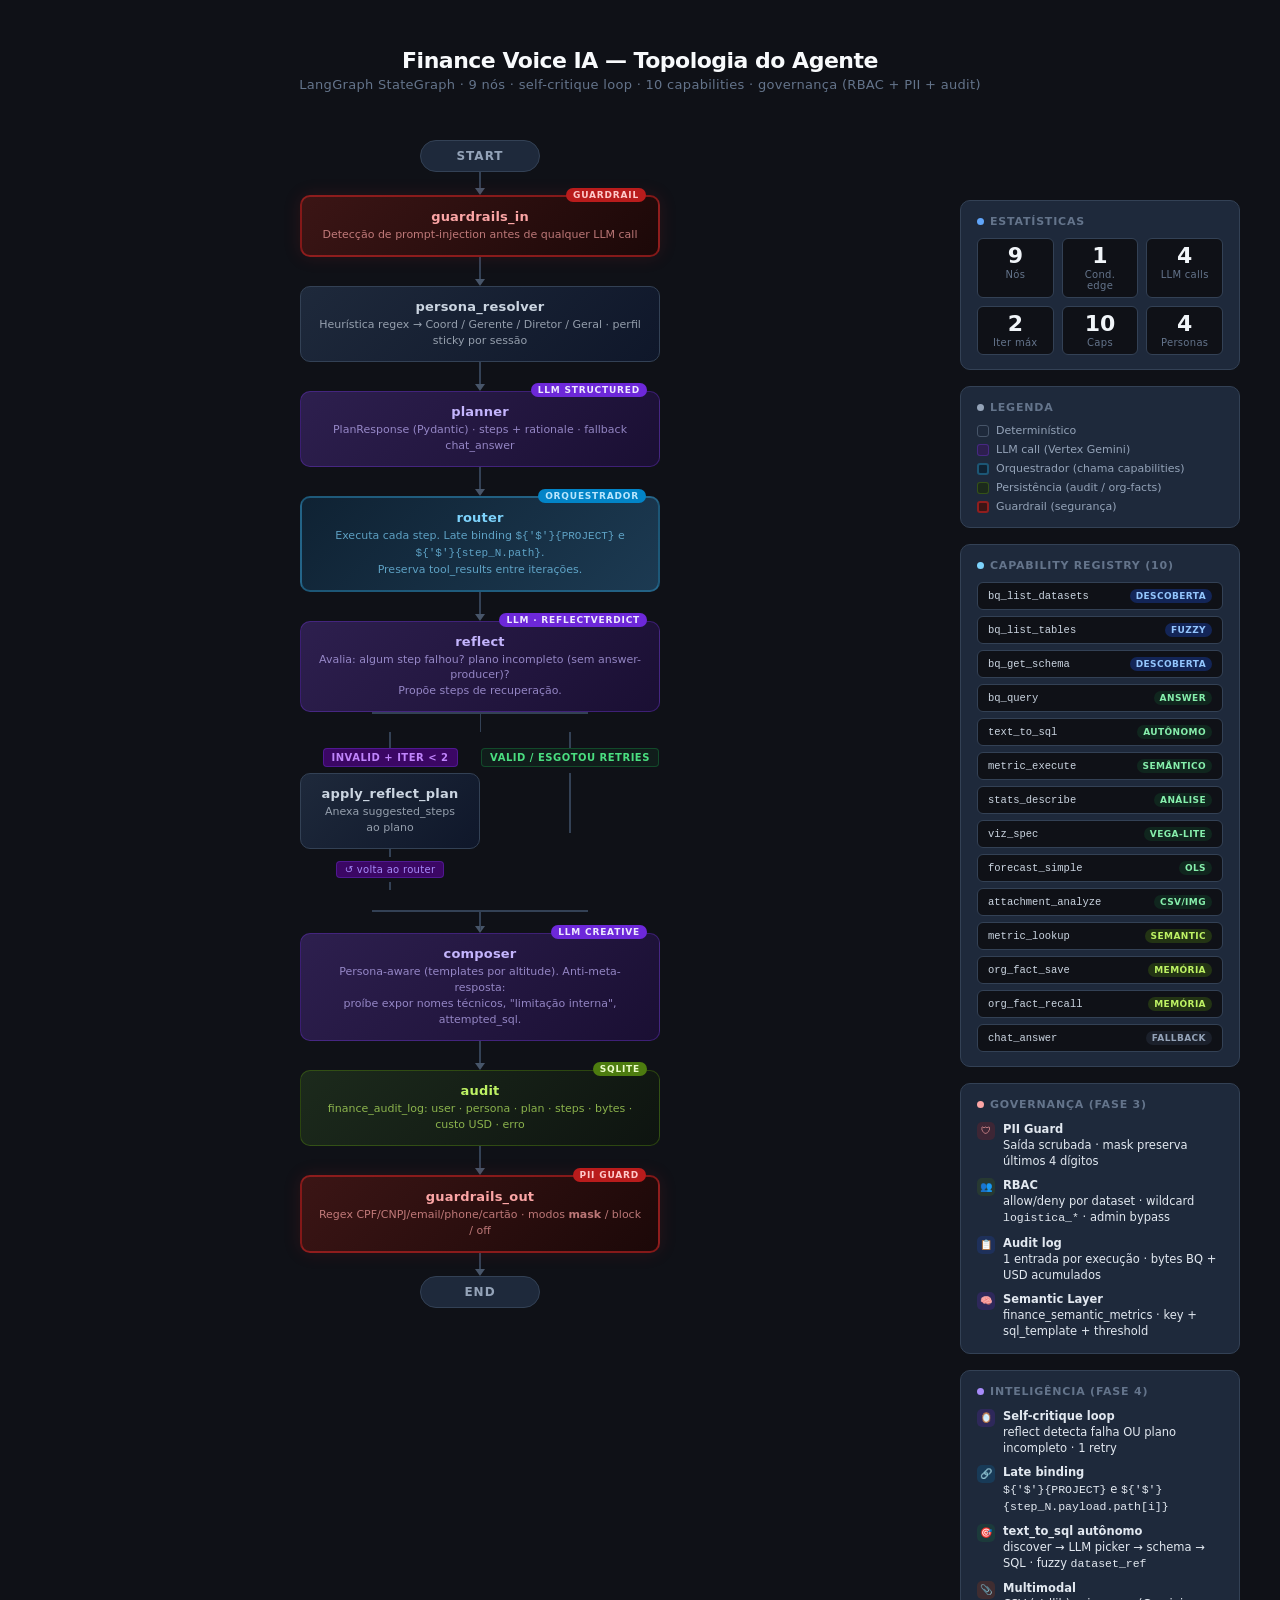
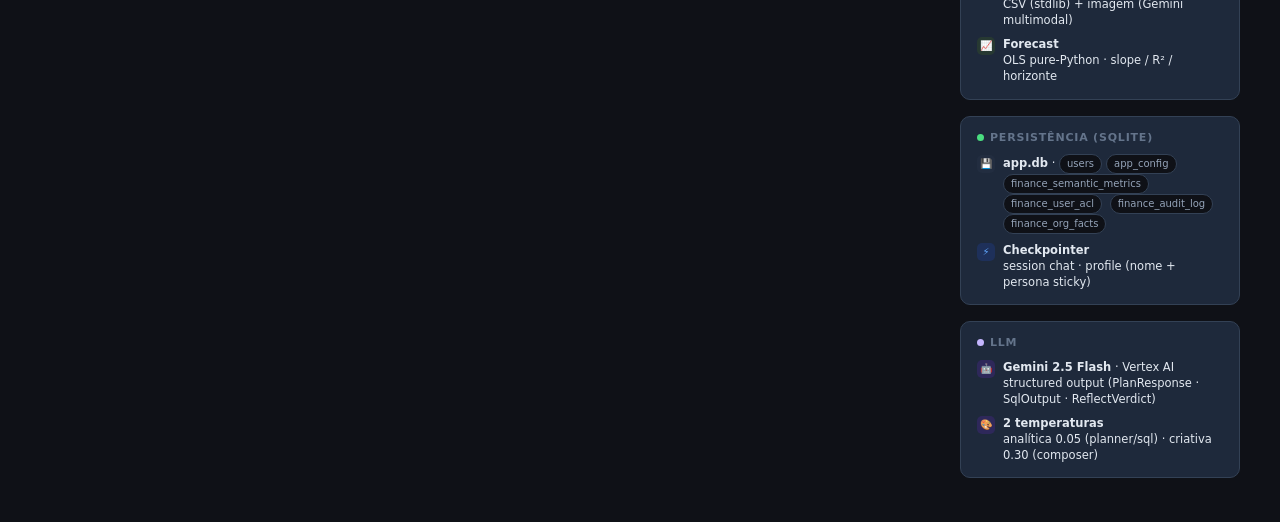
==== docs/finance-voice-ia-topology.html @ 243f120e "docs: add Finance Voice IA topology HTML page Companion to docs/query-analyzer-topology.html. Same d" ====
<!DOCTYPE html>
<html lang="pt-BR">
<head>
<meta charset="UTF-8">
<meta name="viewport" content="width=device-width, initial-scale=1.0">
<title>Finance Voice IA — Topologia do Agente</title>
<style>
  * { margin: 0; padding: 0; box-sizing: border-box; }

  body {
    background: #0f1117;
    font-family: 'Inter', 'Segoe UI', system-ui, sans-serif;
    color: #e2e8f0;
    min-height: 100vh;
    display: flex;
    flex-direction: column;
    align-items: center;
    padding: 48px 24px;
  }

  h1 {
    font-size: 22px;
    font-weight: 700;
    letter-spacing: -0.5px;
    color: #f8fafc;
    margin-bottom: 4px;
  }
  .subtitle {
    font-size: 13px;
    color: #64748b;
    margin-bottom: 48px;
    letter-spacing: 0.3px;
  }

  .canvas {
    display: flex;
    gap: 40px;
    align-items: flex-start;
    max-width: 1200px;
    width: 100%;
  }

  /* ── main flow ── */
  .flow {
    flex: 1;
    display: flex;
    flex-direction: column;
    align-items: center;
    gap: 0;
  }

  /* ── sidebar ── */
  .sidebar {
    width: 280px;
    display: flex;
    flex-direction: column;
    gap: 16px;
    padding-top: 60px;
  }

  /* ── node card ── */
  .node {
    position: relative;
    width: 100%;
    max-width: 360px;
    border-radius: 10px;
    border: 1px solid;
    padding: 12px 16px;
    text-align: center;
    cursor: default;
    transition: transform 0.15s, box-shadow 0.15s;
  }
  .node:hover {
    transform: translateY(-2px);
    box-shadow: 0 8px 24px rgba(0,0,0,0.5);
  }

  .node-title {
    font-size: 13px;
    font-weight: 700;
    letter-spacing: 0.2px;
    margin-bottom: 3px;
  }
  .node-sub {
    font-size: 11px;
    opacity: 0.7;
    line-height: 1.45;
  }
  .node-badge {
    position: absolute;
    top: -9px;
    right: 12px;
    font-size: 9px;
    font-weight: 700;
    letter-spacing: 0.8px;
    text-transform: uppercase;
    padding: 2px 7px;
    border-radius: 99px;
  }

  /* colors */
  .node-start, .node-end {
    background: #1e293b;
    border-color: #334155;
    color: #94a3b8;
    max-width: 120px;
    border-radius: 99px;
    padding: 8px 20px;
    font-size: 12px;
    font-weight: 700;
    letter-spacing: 1px;
    text-transform: uppercase;
  }
  .node-det {
    background: linear-gradient(135deg, #1e293b 0%, #0f172a 100%);
    border-color: #334155;
    color: #cbd5e1;
  }
  .node-bq {
    background: linear-gradient(135deg, #1c3a52 0%, #0f2233 100%);
    border-color: #2563eb55;
    color: #93c5fd;
  }
  .node-bq .node-badge { background: #1d4ed8; color: #bfdbfe; }

  .node-llm {
    background: linear-gradient(135deg, #2d1f4e 0%, #1a0f33 100%);
    border-color: #7c3aed55;
    color: #c4b5fd;
  }
  .node-llm .node-badge { background: #6d28d9; color: #ede9fe; }

  .node-hybrid {
    background: linear-gradient(135deg, #1f3a2d 0%, #0f2218 100%);
    border-color: #16a34a55;
    color: #86efac;
  }
  .node-hybrid .node-badge { background: #15803d; color: #bbf7d0; }

  .node-guard {
    background: linear-gradient(135deg, #3b1515 0%, #1c0808 100%);
    border-color: #dc262688;
    color: #fca5a5;
    border-width: 2px;
    box-shadow: 0 0 18px #dc262622;
  }
  .node-guard .node-badge { background: #b91c1c; color: #fecaca; }

  .node-orch {
    background: linear-gradient(135deg, #0f2233 0%, #1c3a52 100%);
    border-color: #38bdf855;
    color: #7dd3fc;
    border-width: 2px;
  }
  .node-orch .node-badge { background: #0284c7; color: #bae6fd; }

  .node-audit {
    background: linear-gradient(135deg, #1c2a1c 0%, #0e1410 100%);
    border-color: #65a30d55;
    color: #bef264;
  }
  .node-audit .node-badge { background: #4d7c0f; color: #ecfccb; }

  /* arrows */
  .arrow {
    display: flex;
    flex-direction: column;
    align-items: center;
    gap: 0;
    width: 100%;
    max-width: 360px;
  }
  .arrow-line {
    width: 2px;
    background: #334155;
    flex: 1;
    min-height: 22px;
  }
  .arrow-tip {
    width: 0;
    height: 0;
    border-left: 5px solid transparent;
    border-right: 5px solid transparent;
    border-top: 7px solid #475569;
  }

  /* branch block */
  .branch-block {
    width: 100%;
    max-width: 360px;
    display: flex;
    flex-direction: column;
    align-items: center;
  }

  .branch-row {
    display: flex;
    width: 100%;
    align-items: flex-start;
    justify-content: center;
    gap: 0;
  }

  .branch-col {
    display: flex;
    flex-direction: column;
    align-items: center;
    flex: 1;
  }

  .branch-label {
    font-size: 10px;
    font-weight: 600;
    letter-spacing: 0.5px;
    text-transform: uppercase;
    padding: 3px 8px;
    border-radius: 4px;
    margin-bottom: 6px;
    white-space: nowrap;
  }
  .branch-valid   { background: #14532d33; color: #4ade80; border: 1px solid #16a34a55; }
  .branch-invalid { background: #3b0764; color: #c084fc; border: 1px solid #7c3aed55; }
  .branch-block-bar { background: #3b151533; color: #fca5a5; border: 1px solid #dc262655; }

  .loop-badge {
    font-size: 10px;
    color: #a78bfa;
    background: #3b0764;
    border: 1px solid #7c3aed55;
    border-radius: 4px;
    padding: 2px 8px;
    margin: 4px 0;
    letter-spacing: 0.3px;
  }

  /* ── sidebar cards ── */
  .side-card {
    background: #1e293b;
    border: 1px solid #334155;
    border-radius: 10px;
    padding: 14px 16px;
  }
  .side-card-title {
    font-size: 11px;
    font-weight: 700;
    text-transform: uppercase;
    letter-spacing: 0.8px;
    color: #64748b;
    margin-bottom: 10px;
    display: flex;
    align-items: center;
    gap: 6px;
  }
  .side-card-title .dot {
    width: 7px; height: 7px; border-radius: 50%;
  }
  .side-item {
    display: flex;
    align-items: flex-start;
    gap: 8px;
    margin-bottom: 8px;
    font-size: 11.5px;
    line-height: 1.4;
  }
  .side-item:last-child { margin-bottom: 0; }
  .side-icon {
    width: 18px; height: 18px;
    border-radius: 5px;
    display: flex; align-items: center; justify-content: center;
    font-size: 10px;
    flex-shrink: 0;
    margin-top: 1px;
  }
  .si-blue   { background: #1d4ed833; color: #60a5fa; }
  .si-pur    { background: #6d28d933; color: #a78bfa; }
  .si-green  { background: #15803d33; color: #4ade80; }
  .si-org    { background: #c2410c33; color: #fb923c; }
  .si-red    { background: #b91c1c33; color: #fca5a5; }
  .si-lime   { background: #4d7c0f33; color: #bef264; }
  .si-slate  { background: #33415533; color: #94a3b8; }
  .si-sky    { background: #0284c733; color: #7dd3fc; }

  .stat-row {
    display: flex;
    gap: 8px;
    flex-wrap: wrap;
  }
  .stat-chip {
    background: #0f1117;
    border: 1px solid #334155;
    border-radius: 6px;
    padding: 6px 10px;
    text-align: center;
    flex: 1;
    min-width: 60px;
  }
  .stat-num {
    font-size: 22px;
    font-weight: 800;
    color: #f1f5f9;
    line-height: 1;
  }
  .stat-lbl {
    font-size: 10px;
    color: #64748b;
    margin-top: 2px;
    letter-spacing: 0.3px;
  }

  .legend-row {
    display: flex;
    align-items: center;
    gap: 7px;
    font-size: 11px;
    color: #94a3b8;
    margin-bottom: 6px;
  }
  .legend-row:last-child { margin-bottom: 0; }
  .legend-box {
    width: 12px; height: 12px; border-radius: 3px; flex-shrink: 0;
  }

  .cap-grid {
    display: grid;
    grid-template-columns: 1fr;
    gap: 6px;
  }
  .cap-row {
    display: flex; align-items: center; gap: 8px;
    font-size: 11.5px;
    background: #0f1117;
    border: 1px solid #334155;
    border-radius: 6px;
    padding: 6px 10px;
  }
  .cap-row code {
    font-family: 'JetBrains Mono', 'Menlo', monospace;
    font-size: 10.5px;
    color: #cbd5e1;
  }
  .cap-tag {
    margin-left: auto;
    font-size: 9px;
    padding: 2px 6px;
    border-radius: 99px;
    letter-spacing: 0.4px;
    text-transform: uppercase;
    font-weight: 700;
  }
  .cap-tag.answer { background: #14532d55; color: #86efac; }
  .cap-tag.disc   { background: #1d4ed855; color: #93c5fd; }
  .cap-tag.gov    { background: #4d7c0f55; color: #bef264; }
  .cap-tag.chat   { background: #33415555; color: #94a3b8; }

  .pill {
    display: inline-block;
    font-size: 10px;
    padding: 2px 7px;
    border-radius: 99px;
    background: #0f1117;
    border: 1px solid #334155;
    color: #94a3b8;
    margin-right: 4px;
  }
</style>
</head>
<body>

<h1>Finance Voice IA — Topologia do Agente</h1>
<p class="subtitle">LangGraph StateGraph · 9 nós · self-critique loop · 10 capabilities · governança (RBAC + PII + audit)</p>

<div class="canvas">

  <!-- MAIN FLOW -->
  <div class="flow">

    <!-- START -->
    <div class="node node-start">START</div>
    <div class="arrow"><div class="arrow-line" style="min-height:16px"></div><div class="arrow-tip"></div></div>

    <!-- guardrails_in -->
    <div class="node node-guard">
      <span class="node-badge">Guardrail</span>
      <div class="node-title">guardrails_in</div>
      <div class="node-sub">Detecção de prompt-injection antes de qualquer LLM call</div>
    </div>
    <div class="arrow"><div class="arrow-line"></div><div class="arrow-tip"></div></div>

    <!-- persona_resolver -->
    <div class="node node-det">
      <div class="node-title">persona_resolver</div>
      <div class="node-sub">Heurística regex → Coord / Gerente / Diretor / Geral · perfil sticky por sessão</div>
    </div>
    <div class="arrow"><div class="arrow-line"></div><div class="arrow-tip"></div></div>

    <!-- planner -->
    <div class="node node-llm">
      <span class="node-badge">LLM Structured</span>
      <div class="node-title">planner</div>
      <div class="node-sub">PlanResponse (Pydantic) · steps + rationale · fallback chat_answer</div>
    </div>
    <div class="arrow"><div class="arrow-line"></div><div class="arrow-tip"></div></div>

    <!-- router -->
    <div class="node node-orch">
      <span class="node-badge">Orquestrador</span>
      <div class="node-title">router</div>
      <div class="node-sub">
        Executa cada step. Late binding <code>${'$'}{PROJECT}</code> e <code>${'$'}{step_N.path}</code>.<br>
        Preserva tool_results entre iterações.
      </div>
    </div>
    <div class="arrow"><div class="arrow-line"></div><div class="arrow-tip"></div></div>

    <!-- reflect -->
    <div class="node node-llm">
      <span class="node-badge">LLM · ReflectVerdict</span>
      <div class="node-title">reflect</div>
      <div class="node-sub">
        Avalia: algum step falhou? plano incompleto (sem answer-producer)?<br>
        Propõe steps de recuperação.
      </div>
    </div>

    <!-- branch after reflect -->
    <div class="branch-block">
      <div style="display:flex; width:100%; position:relative; height:20px;">
        <div style="position:absolute; top:0; left:50%; width:1px; background:#334155; height:100%;"></div>
        <div style="position:absolute; top:0; left:20%; right:20%; height:2px; background:#334155;"></div>
      </div>

      <div class="branch-row">
        <!-- invalid branch -->
        <div class="branch-col">
          <div style="width:2px; background:#334155; height:16px;"></div>
          <div class="branch-label branch-invalid">invalid + iter &lt; 2</div>

          <div class="node node-det" style="max-width:220px; width:100%;">
            <div class="node-title">apply_reflect_plan</div>
            <div class="node-sub">Anexa suggested_steps ao plano</div>
          </div>

          <div style="width:2px; background:#334155; height:8px;"></div>
          <div class="loop-badge">↺ volta ao router</div>
          <div style="width:2px; background:#334155; height:8px;"></div>
        </div>

        <!-- valid branch -->
        <div class="branch-col">
          <div style="width:2px; background:#334155; height:16px;"></div>
          <div class="branch-label branch-valid">valid / esgotou retries</div>
          <div style="width:2px; background:#334155; flex:1; min-height:60px;"></div>
        </div>
      </div>

      <div style="display:flex; width:100%; position:relative; height:20px;">
        <div style="position:absolute; top:20px; left:50%; width:1px; background:#334155; height:100%;"></div>
        <div style="position:absolute; top:20px; left:20%; right:20%; height:2px; background:#334155;"></div>
      </div>
      <div style="width:2px; background:#334155; height:16px;"></div>
    </div>
    <div class="arrow"><div class="arrow-tip"></div></div>

    <!-- composer -->
    <div class="node node-llm">
      <span class="node-badge">LLM Creative</span>
      <div class="node-title">composer</div>
      <div class="node-sub">
        Persona-aware (templates por altitude). Anti-meta-resposta:<br>
        proíbe expor nomes técnicos, "limitação interna", attempted_sql.
      </div>
    </div>
    <div class="arrow"><div class="arrow-line"></div><div class="arrow-tip"></div></div>

    <!-- audit -->
    <div class="node node-audit">
      <span class="node-badge">SQLite</span>
      <div class="node-title">audit</div>
      <div class="node-sub">finance_audit_log: user · persona · plan · steps · bytes · custo USD · erro</div>
    </div>
    <div class="arrow"><div class="arrow-line"></div><div class="arrow-tip"></div></div>

    <!-- guardrails_out -->
    <div class="node node-guard">
      <span class="node-badge">PII Guard</span>
      <div class="node-title">guardrails_out</div>
      <div class="node-sub">Regex CPF/CNPJ/email/phone/cartão · modos <strong>mask</strong> / block / off</div>
    </div>
    <div class="arrow"><div class="arrow-line" style="min-height:16px"></div><div class="arrow-tip"></div></div>

    <!-- END -->
    <div class="node node-end">END</div>

  </div>

  <!-- SIDEBAR -->
  <div class="sidebar">

    <!-- Stats -->
    <div class="side-card">
      <div class="side-card-title"><div class="dot" style="background:#60a5fa"></div>Estatísticas</div>
      <div class="stat-row">
        <div class="stat-chip"><div class="stat-num">9</div><div class="stat-lbl">Nós</div></div>
        <div class="stat-chip"><div class="stat-num">1</div><div class="stat-lbl">Cond. edge</div></div>
        <div class="stat-chip"><div class="stat-num">4</div><div class="stat-lbl">LLM calls</div></div>
        <div class="stat-chip"><div class="stat-num">2</div><div class="stat-lbl">Iter máx</div></div>
        <div class="stat-chip"><div class="stat-num">10</div><div class="stat-lbl">Caps</div></div>
        <div class="stat-chip"><div class="stat-num">4</div><div class="stat-lbl">Personas</div></div>
      </div>
    </div>

    <!-- Legend -->
    <div class="side-card">
      <div class="side-card-title"><div class="dot" style="background:#94a3b8"></div>Legenda</div>
      <div class="legend-row"><div class="legend-box" style="background:#1e293b; border:1px solid #475569;"></div>Determinístico</div>
      <div class="legend-row"><div class="legend-box" style="background:#2d1f4e; border:1px solid #7c3aed55;"></div>LLM call (Vertex Gemini)</div>
      <div class="legend-row"><div class="legend-box" style="background:#0f2233; border:2px solid #38bdf855;"></div>Orquestrador (chama capabilities)</div>
      <div class="legend-row"><div class="legend-box" style="background:#1c2a1c; border:1px solid #65a30d55;"></div>Persistência (audit / org-facts)</div>
      <div class="legend-row"><div class="legend-box" style="background:#3b1515; border:2px solid #dc262688;"></div>Guardrail (segurança)</div>
    </div>

    <!-- Capabilities -->
    <div class="side-card">
      <div class="side-card-title"><div class="dot" style="background:#7dd3fc"></div>Capability Registry (10)</div>
      <div class="cap-grid">
        <div class="cap-row"><code>bq_list_datasets</code><span class="cap-tag disc">descoberta</span></div>
        <div class="cap-row"><code>bq_list_tables</code><span class="cap-tag disc">fuzzy</span></div>
        <div class="cap-row"><code>bq_get_schema</code><span class="cap-tag disc">descoberta</span></div>
        <div class="cap-row"><code>bq_query</code><span class="cap-tag answer">answer</span></div>
        <div class="cap-row"><code>text_to_sql</code><span class="cap-tag answer">autônomo</span></div>
        <div class="cap-row"><code>metric_execute</code><span class="cap-tag answer">semântico</span></div>
        <div class="cap-row"><code>stats_describe</code><span class="cap-tag answer">análise</span></div>
        <div class="cap-row"><code>viz_spec</code><span class="cap-tag answer">Vega-Lite</span></div>
        <div class="cap-row"><code>forecast_simple</code><span class="cap-tag answer">OLS</span></div>
        <div class="cap-row"><code>attachment_analyze</code><span class="cap-tag answer">CSV/img</span></div>
        <div class="cap-row"><code>metric_lookup</code><span class="cap-tag gov">semantic</span></div>
        <div class="cap-row"><code>org_fact_save</code><span class="cap-tag gov">memória</span></div>
        <div class="cap-row"><code>org_fact_recall</code><span class="cap-tag gov">memória</span></div>
        <div class="cap-row"><code>chat_answer</code><span class="cap-tag chat">fallback</span></div>
      </div>
    </div>

    <!-- Governança -->
    <div class="side-card">
      <div class="side-card-title"><div class="dot" style="background:#fca5a5"></div>Governança (Fase 3)</div>
      <div class="side-item">
        <div class="side-icon si-red">🛡</div>
        <div><strong style="color:#e2e8f0">PII Guard</strong><br>Saída scrubada · mask preserva últimos 4 dígitos</div>
      </div>
      <div class="side-item">
        <div class="side-icon si-lime">👥</div>
        <div><strong style="color:#e2e8f0">RBAC</strong><br>allow/deny por dataset · wildcard <code>logistica_*</code> · admin bypass</div>
      </div>
      <div class="side-item">
        <div class="side-icon si-blue">📋</div>
        <div><strong style="color:#e2e8f0">Audit log</strong><br>1 entrada por execução · bytes BQ + USD acumulados</div>
      </div>
      <div class="side-item">
        <div class="side-icon si-pur">🧠</div>
        <div><strong style="color:#e2e8f0">Semantic Layer</strong><br>finance_semantic_metrics · key + sql_template + threshold</div>
      </div>
    </div>

    <!-- Inteligência avançada -->
    <div class="side-card">
      <div class="side-card-title"><div class="dot" style="background:#a78bfa"></div>Inteligência (Fase 4)</div>
      <div class="side-item">
        <div class="side-icon si-pur">🪞</div>
        <div><strong style="color:#e2e8f0">Self-critique loop</strong><br>reflect detecta falha OU plano incompleto · 1 retry</div>
      </div>
      <div class="side-item">
        <div class="side-icon si-sky">🔗</div>
        <div><strong style="color:#e2e8f0">Late binding</strong><br><code>${'$'}{PROJECT}</code> e <code>${'$'}{step_N.payload.path[i]}</code></div>
      </div>
      <div class="side-item">
        <div class="side-icon si-green">🎯</div>
        <div><strong style="color:#e2e8f0">text_to_sql autônomo</strong><br>discover → LLM picker → schema → SQL · fuzzy <code>dataset_ref</code></div>
      </div>
      <div class="side-item">
        <div class="side-icon si-org">📎</div>
        <div><strong style="color:#e2e8f0">Multimodal</strong><br>CSV (stdlib) + imagem (Gemini multimodal)</div>
      </div>
      <div class="side-item">
        <div class="side-icon si-lime">📈</div>
        <div><strong style="color:#e2e8f0">Forecast</strong><br>OLS pure-Python · slope / R² / horizonte</div>
      </div>
    </div>

    <!-- Persistência -->
    <div class="side-card">
      <div class="side-card-title"><div class="dot" style="background:#4ade80"></div>Persistência (SQLite)</div>
      <div class="side-item">
        <div class="side-icon si-slate">💾</div>
        <div><strong style="color:#e2e8f0">app.db</strong> ·
          <span class="pill">users</span><span class="pill">app_config</span>
          <span class="pill">finance_semantic_metrics</span><span class="pill">finance_user_acl</span>
          <span class="pill">finance_audit_log</span><span class="pill">finance_org_facts</span>
        </div>
      </div>
      <div class="side-item">
        <div class="side-icon si-blue">⚡</div>
        <div><strong style="color:#e2e8f0">Checkpointer</strong><br>session chat · profile (nome + persona sticky)</div>
      </div>
    </div>

    <!-- Modelos -->
    <div class="side-card">
      <div class="side-card-title"><div class="dot" style="background:#c4b5fd"></div>LLM</div>
      <div class="side-item">
        <div class="side-icon si-pur">🤖</div>
        <div><strong style="color:#e2e8f0">Gemini 2.5 Flash</strong> · Vertex AI<br>structured output (PlanResponse · SqlOutput · ReflectVerdict)</div>
      </div>
      <div class="side-item">
        <div class="side-icon si-pur">🎨</div>
        <div><strong style="color:#e2e8f0">2 temperaturas</strong><br>analítica 0.05 (planner/sql) · criativa 0.30 (composer)</div>
      </div>
    </div>

  </div>
</div>

</body>
</html>
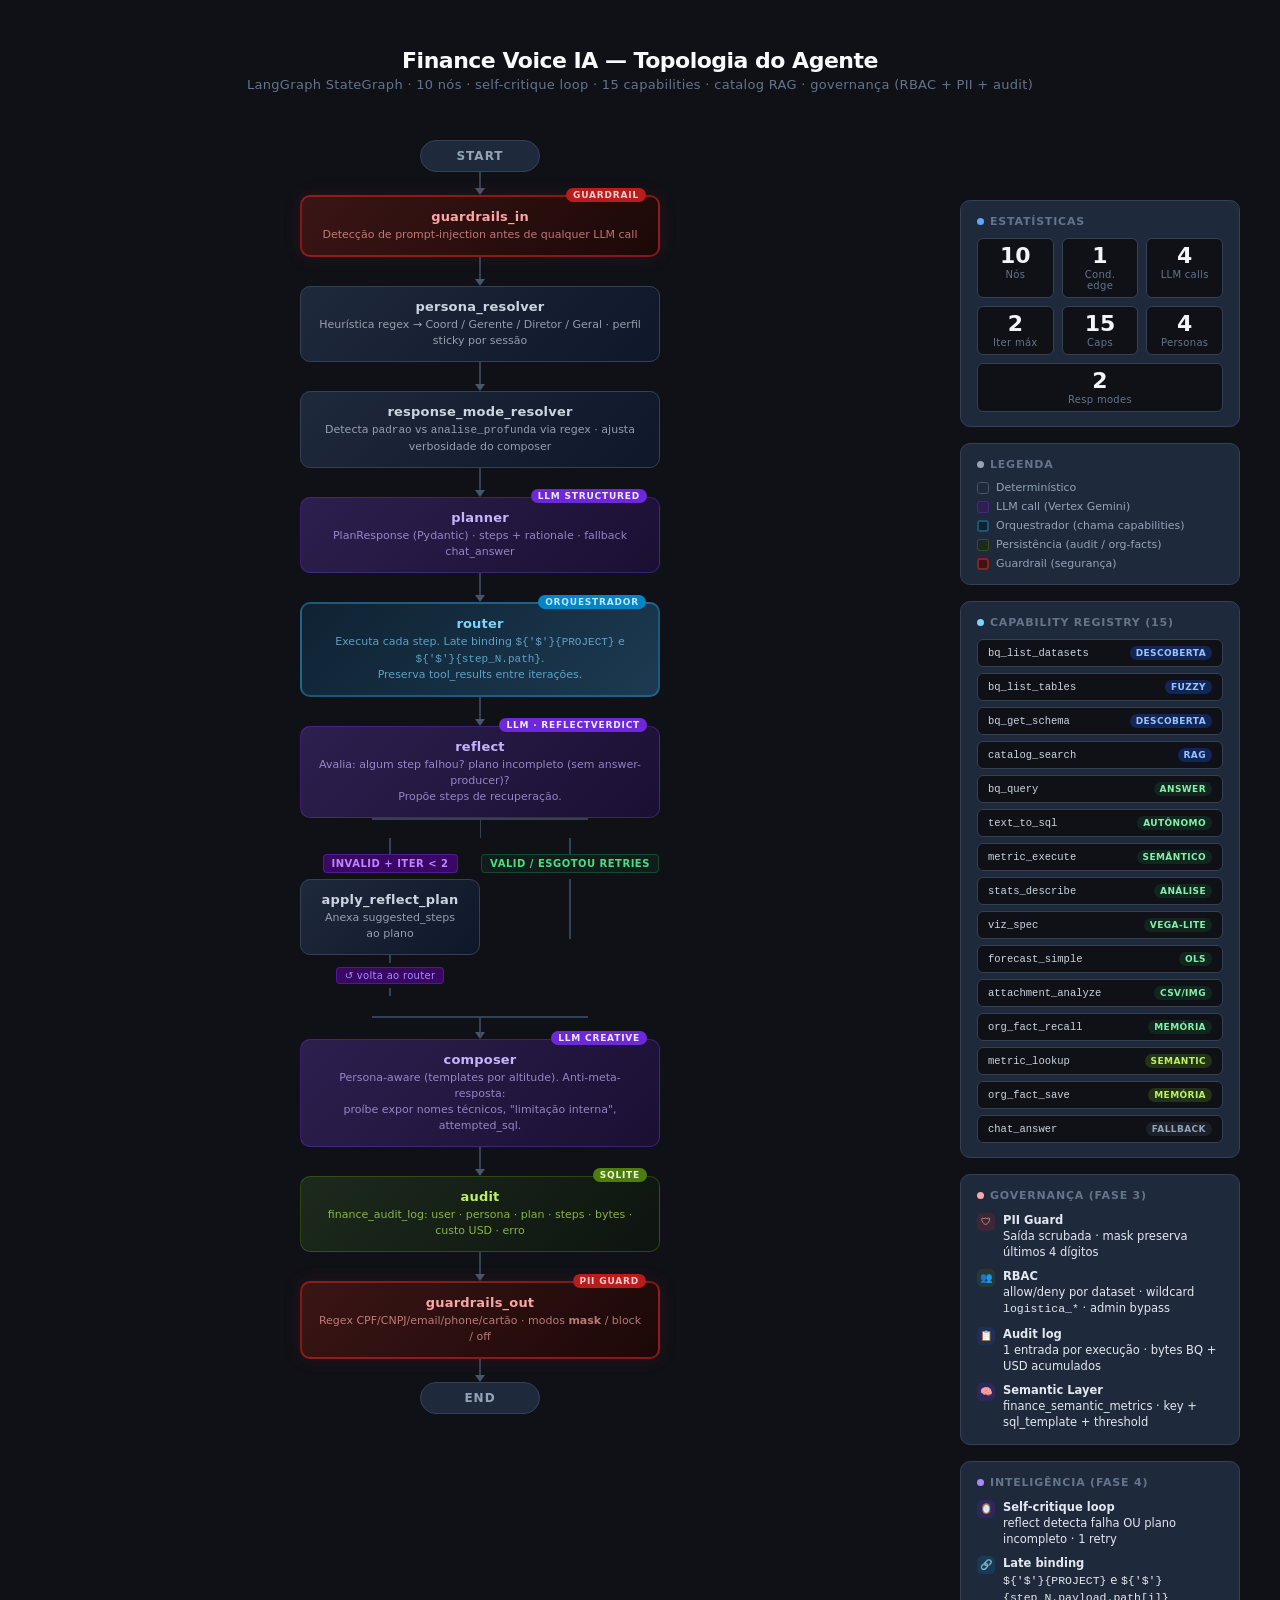
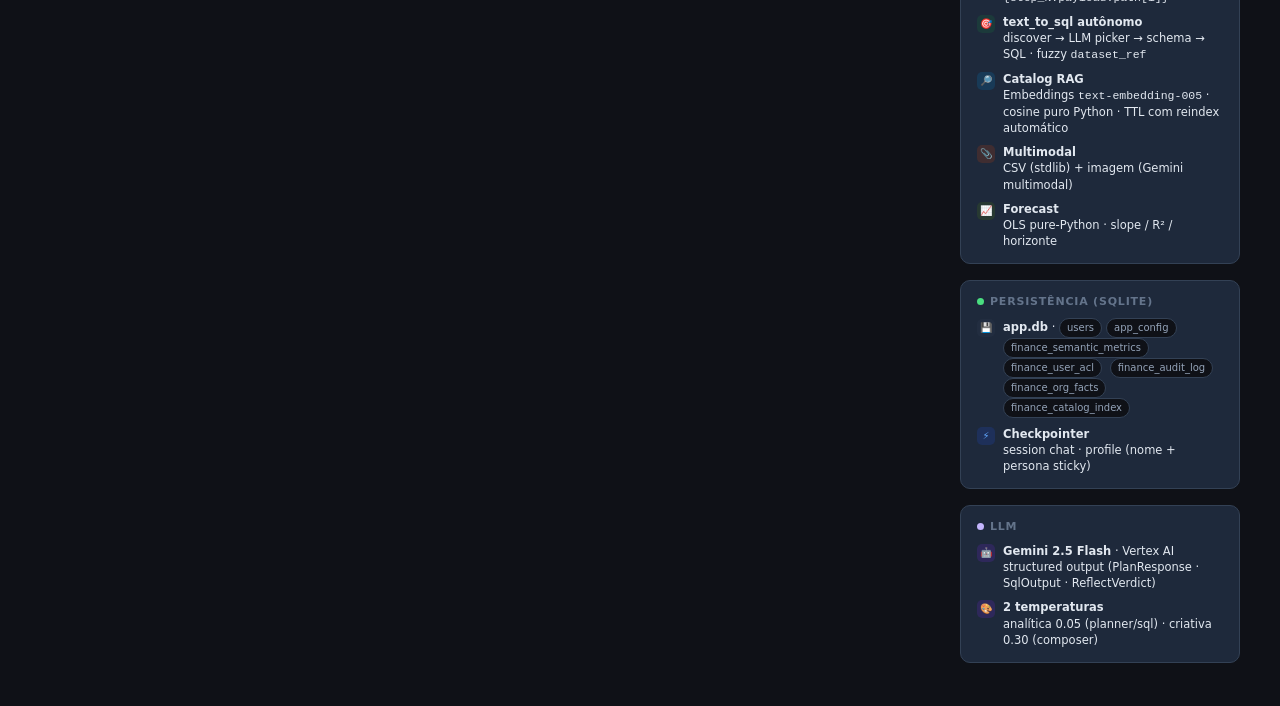
==== commit f85459f2: "docs: refresh topology HTML to reflect main state (10 nodes, 15 capabilities) The HTML was created a" ====
--- a/docs/finance-voice-ia-topology.html
+++ b/docs/finance-voice-ia-topology.html
@@ -367,7 +367,7 @@
 <body>
 
 <h1>Finance Voice IA — Topologia do Agente</h1>
-<p class="subtitle">LangGraph StateGraph · 9 nós · self-critique loop · 10 capabilities · governança (RBAC + PII + audit)</p>
+<p class="subtitle">LangGraph StateGraph · 10 nós · self-critique loop · 15 capabilities · catalog RAG · governança (RBAC + PII + audit)</p>
 
 <div class="canvas">
 
@@ -390,6 +390,13 @@
     <div class="node node-det">
       <div class="node-title">persona_resolver</div>
       <div class="node-sub">Heurística regex → Coord / Gerente / Diretor / Geral · perfil sticky por sessão</div>
+    </div>
+    <div class="arrow"><div class="arrow-line"></div><div class="arrow-tip"></div></div>
+
+    <!-- response_mode_resolver -->
+    <div class="node node-det">
+      <div class="node-title">response_mode_resolver</div>
+      <div class="node-sub">Detecta <code>padrao</code> vs <code>analise_profunda</code> via regex · ajusta verbosidade do composer</div>
     </div>
     <div class="arrow"><div class="arrow-line"></div><div class="arrow-tip"></div></div>
 
@@ -500,12 +507,13 @@
     <div class="side-card">
       <div class="side-card-title"><div class="dot" style="background:#60a5fa"></div>Estatísticas</div>
       <div class="stat-row">
-        <div class="stat-chip"><div class="stat-num">9</div><div class="stat-lbl">Nós</div></div>
+        <div class="stat-chip"><div class="stat-num">10</div><div class="stat-lbl">Nós</div></div>
         <div class="stat-chip"><div class="stat-num">1</div><div class="stat-lbl">Cond. edge</div></div>
         <div class="stat-chip"><div class="stat-num">4</div><div class="stat-lbl">LLM calls</div></div>
         <div class="stat-chip"><div class="stat-num">2</div><div class="stat-lbl">Iter máx</div></div>
-        <div class="stat-chip"><div class="stat-num">10</div><div class="stat-lbl">Caps</div></div>
+        <div class="stat-chip"><div class="stat-num">15</div><div class="stat-lbl">Caps</div></div>
         <div class="stat-chip"><div class="stat-num">4</div><div class="stat-lbl">Personas</div></div>
+        <div class="stat-chip"><div class="stat-num">2</div><div class="stat-lbl">Resp modes</div></div>
       </div>
     </div>
 
@@ -521,11 +529,12 @@
 
     <!-- Capabilities -->
     <div class="side-card">
-      <div class="side-card-title"><div class="dot" style="background:#7dd3fc"></div>Capability Registry (10)</div>
+      <div class="side-card-title"><div class="dot" style="background:#7dd3fc"></div>Capability Registry (15)</div>
       <div class="cap-grid">
         <div class="cap-row"><code>bq_list_datasets</code><span class="cap-tag disc">descoberta</span></div>
         <div class="cap-row"><code>bq_list_tables</code><span class="cap-tag disc">fuzzy</span></div>
         <div class="cap-row"><code>bq_get_schema</code><span class="cap-tag disc">descoberta</span></div>
+        <div class="cap-row"><code>catalog_search</code><span class="cap-tag disc">RAG</span></div>
         <div class="cap-row"><code>bq_query</code><span class="cap-tag answer">answer</span></div>
         <div class="cap-row"><code>text_to_sql</code><span class="cap-tag answer">autônomo</span></div>
         <div class="cap-row"><code>metric_execute</code><span class="cap-tag answer">semântico</span></div>
@@ -533,9 +542,9 @@
         <div class="cap-row"><code>viz_spec</code><span class="cap-tag answer">Vega-Lite</span></div>
         <div class="cap-row"><code>forecast_simple</code><span class="cap-tag answer">OLS</span></div>
         <div class="cap-row"><code>attachment_analyze</code><span class="cap-tag answer">CSV/img</span></div>
+        <div class="cap-row"><code>org_fact_recall</code><span class="cap-tag answer">memória</span></div>
         <div class="cap-row"><code>metric_lookup</code><span class="cap-tag gov">semantic</span></div>
         <div class="cap-row"><code>org_fact_save</code><span class="cap-tag gov">memória</span></div>
-        <div class="cap-row"><code>org_fact_recall</code><span class="cap-tag gov">memória</span></div>
         <div class="cap-row"><code>chat_answer</code><span class="cap-tag chat">fallback</span></div>
       </div>
     </div>
@@ -575,6 +584,10 @@
       <div class="side-item">
         <div class="side-icon si-green">🎯</div>
         <div><strong style="color:#e2e8f0">text_to_sql autônomo</strong><br>discover → LLM picker → schema → SQL · fuzzy <code>dataset_ref</code></div>
+      </div>
+      <div class="side-item">
+        <div class="side-icon si-sky">🔎</div>
+        <div><strong style="color:#e2e8f0">Catalog RAG</strong><br>Embeddings <code>text-embedding-005</code> · cosine puro Python · TTL com reindex automático</div>
       </div>
       <div class="side-item">
         <div class="side-icon si-org">📎</div>
@@ -595,6 +608,7 @@
           <span class="pill">users</span><span class="pill">app_config</span>
           <span class="pill">finance_semantic_metrics</span><span class="pill">finance_user_acl</span>
           <span class="pill">finance_audit_log</span><span class="pill">finance_org_facts</span>
+          <span class="pill">finance_catalog_index</span>
         </div>
       </div>
       <div class="side-item">
